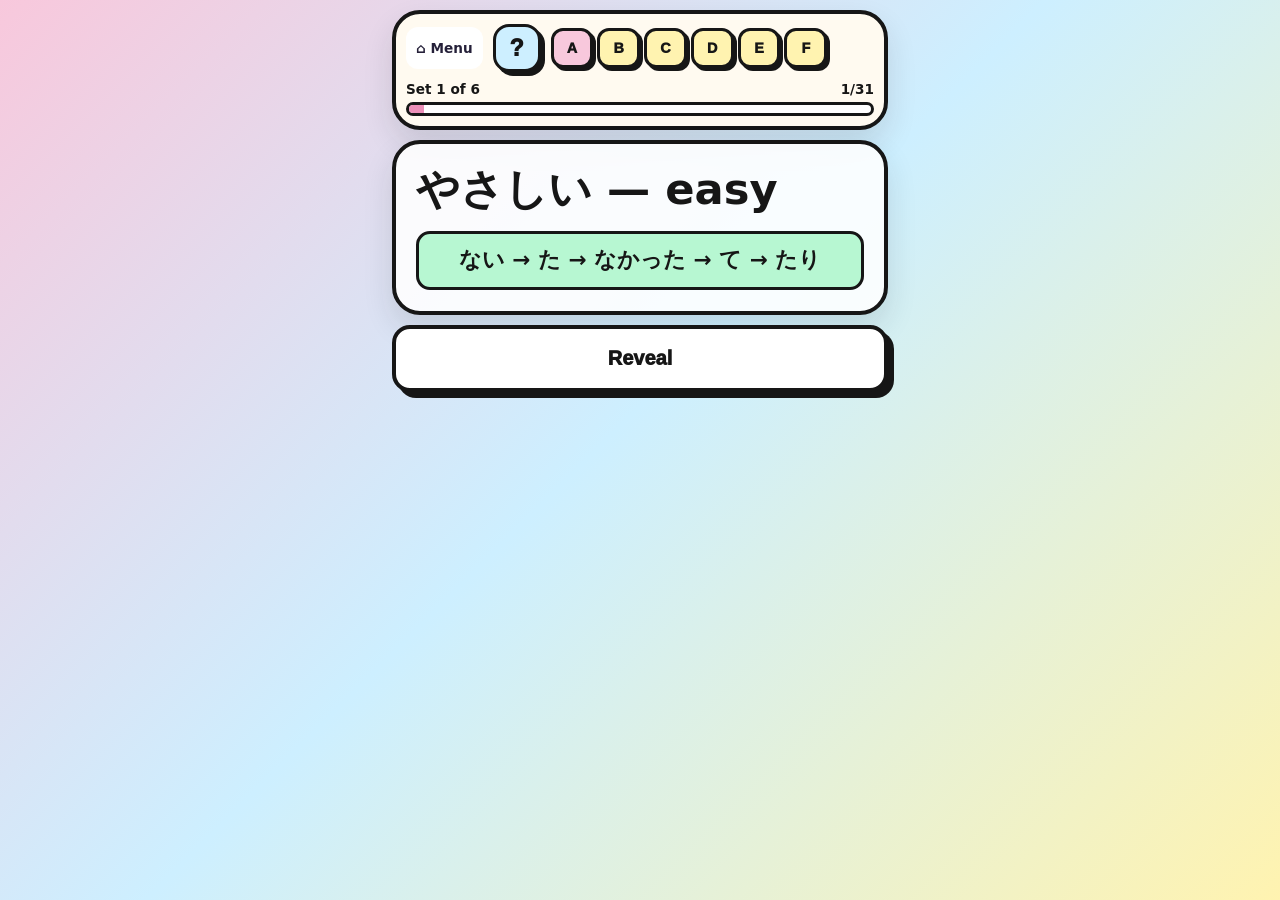
==== practice.html @ 1ef4d5cd "Preserve audio conjugation practice as separate page with menu link" ====
<!doctype html>
<html lang="en">
<head>
<meta charset="utf-8"><meta name="viewport" content="width=device-width,initial-scale=1,viewport-fit=cover">
<meta name="theme-color" content="#f8c8dc"><title>Japanese Conjugation Practice</title>
<link rel="manifest" href="manifest.json"><link rel="stylesheet" href="style.css?v=controls3">
<style>
.help-sheet h4{margin:18px 0 6px;font-size:1.05rem}
.help-sheet .example{margin:8px 0 14px 14px;padding:9px 12px;background:rgba(205,239,255,.62);border-radius:12px}
.help-sheet table{width:100%;border-collapse:collapse;margin:8px 0 14px;font-size:.98rem}
.help-sheet th,.help-sheet td{padding:7px 6px;text-align:left;vertical-align:top;border:0}
.help-sheet th{font-weight:900}
.help-sheet tr:nth-child(even){background:rgba(205,239,255,.42)}
.help-sheet td:first-child,.help-sheet th:first-child{font-weight:800;width:55%}
.table-wrap{width:100%;overflow-x:auto}

#uverb .ua-table td:first-child,#uverb .ua-table th:first-child{width:30%}
#uverb .ua-table td:nth-child(2),#uverb .ua-table th:nth-child(2){width:70%}
#uverb .sound-table td:first-child,#uverb .sound-table th:first-child{width:55%}
#uverb .sound-table td:nth-child(2),#uverb .sound-table th:nth-child(2){width:45%}
</style>
</head><body>
<main class="app-shell">
<section class="top-card">
<div class="app-title-row">
<a href="index.html" aria-label="Return to main menu" title="Main menu" style="display:inline-flex;align-items:center;justify-content:center;padding:0 10px;min-height:42px;border-radius:12px;background:#fff;color:#252039;text-decoration:none;font-weight:800;font-size:.85rem">⌂ Menu</a>
<button id="helpButton" class="icon-button" type="button" aria-label="Help">?</button>
<div class="set-picker" id="setPicker" aria-label="Choose practice set"></div></div>
<div class="progress-wrap"><div class="progress-label"><span id="modeLabel">Set 1 of 7</span><span id="progressText">0/0</span></div>
<div class="progress-track"><div id="progressBar" class="progress-bar"></div></div></div>
</section>
<section class="prompt-card"><h2 id="englishPrompt">Loading...</h2>
<p class="conjugation-hint">ない → た → なかった → て → たり</p></section>
<section id="answerCard" class="answer-card hidden"><div id="japaneseAnswer" class="japanese-text"></div>
<div class="speech-controls"><div class="speech-control-row"><button id="slowerButton" class="small-speech-button" type="button" aria-label="Slower">−</button><button id="pronounceButton" class="small-speech-button" type="button" aria-label="Play all conjugations">▶</button><button id="fasterButton" class="small-speech-button" type="button" aria-label="Faster">+</button></div></div>
<p id="ttsStatus" role="status" aria-live="polite" style="font-size:.85rem"></p>
<button id="nextButton" class="primary-button pink" type="button">Next</button></section>
<button id="revealButton" class="primary-button yellow" type="button">Reveal</button>
</main>
<div id="helpPanel" class="help-overlay hidden" role="dialog" aria-modal="true"><div class="help-sheet">
<div class="help-head"><h2>Conjugation help</h2><button id="closeHelp" class="close-button">×</button></div>
<nav class="help-jumps"><a href="#nai">ない</a><a href="#ta">た</a><a href="#nakatta">なかった</a><a href="#te">て</a><a href="#tari">たり</a><a href="#uverb">う-verbs</a><a href="#ruverb">る-verbs</a><a href="#iadj">い-adj</a><a href="#naadj">な-adj</a><a href="#irregular">Irregular</a></nav>
<section id="nai">
<h3>ない — negative</h3>
<h4>う-verbs</h4>
<p>Change the final <b>う sound to its あ sound + ない</b>.</p>
<div class="table-wrap"><table>
<tr><th>Ending</th><th>Example</th></tr>
<tr><td>う → わない</td><td>かう → かわない</td></tr>
<tr><td>く → かない</td><td>かく → かかない</td></tr>
<tr><td>ぐ → がない</td><td>およぐ → およがない</td></tr>
<tr><td>す → さない</td><td>はなす → はなさない</td></tr>
<tr><td>つ → たない</td><td>まつ → またない</td></tr>
<tr><td>む → まない</td><td>のむ → のまない</td></tr>
<tr><td>ぶ → ばない</td><td>あそぶ → あそばない</td></tr>
<tr><td>ぬ → なない</td><td>しぬ → しなない</td></tr>
<tr><td>る → らない</td><td>とる → とらない</td></tr>
</table></div>
<h4>る-verbs</h4><p>Drop <b>る</b> + <b>ない</b></p><p class="example">たべる → たべない</p>
<h4>い-adjectives</h4><p>Change <b>い → くない</b></p><p class="example">たかい → たかくない</p>
<h4>な-adjectives</h4><p>Add <b>じゃない</b></p><p class="example">しずか → しずかじゃない</p>
</section>

<section id="ta">
<h3>た — short past</h3>
<h4>う-verbs</h4>
<div class="table-wrap"><table>
<tr><th>Ending</th><th>Example</th></tr>
<tr><td>う・つ・る → った</td><td>かう → かった</td></tr>
<tr><td>む・ぶ・ぬ → んだ</td><td>のむ → のんだ</td></tr>
<tr><td>く → いた</td><td>かく → かいた</td></tr>
<tr><td>ぐ → いだ</td><td>およぐ → およいだ</td></tr>
<tr><td>す → した</td><td>はなす → はなした</td></tr>
</table></div>
<p><b>Exception:</b> いく → いった</p>
<h4>る-verbs</h4><p>Drop <b>る</b> + <b>た</b></p><p class="example">たべる → たべた</p>
<h4>い-adjectives</h4><p>Change <b>い → かった</b></p><p class="example">たかい → たかかった</p>
<h4>な-adjectives</h4><p>Add <b>だった</b></p><p class="example">しずか → しずかだった</p>
</section>

<section id="nakatta">
<h3>なかった — negative past</h3>
<h4>Verbs</h4><p>Make the <b>ない</b> form, then change <b>ない → なかった</b>.</p>
<p class="example">かく → かかない → かかなかった<br>たべる → たべない → たべなかった</p>
<h4>い-adjectives</h4><p>Change <b>い → くなかった</b></p><p class="example">たかい → たかくなかった</p>
<h4>な-adjectives</h4><p>Add <b>じゃなかった</b></p><p class="example">しずか → しずかじゃなかった</p>
</section>

<section id="te">
<h3>て — て-form</h3>
<h4>う-verbs</h4>
<div class="table-wrap"><table>
<tr><th>Ending</th><th>Example</th></tr>
<tr><td>う・つ・る → って</td><td>かう → かって</td></tr>
<tr><td>む・ぶ・ぬ → んで</td><td>のむ → のんで</td></tr>
<tr><td>く → いて</td><td>かく → かいて</td></tr>
<tr><td>ぐ → いで</td><td>およぐ → およいで</td></tr>
<tr><td>す → して</td><td>はなす → はなして</td></tr>
</table></div>
<p><b>Exception:</b> いく → いって</p>
<h4>る-verbs</h4><p>Drop <b>る</b> + <b>て</b></p><p class="example">たべる → たべて</p>
<h4>い-adjectives</h4><p>Change <b>い → くて</b></p><p class="example">たかい → たかくて</p>
<h4>な-adjectives</h4><p>Add <b>で</b></p><p class="example">しずか → しずかで</p>
</section>

<section id="tari">
<h3>たり — listing things</h3>
<p>Start with the <b>た form</b>, then add <b>り</b>.</p>
<h4>Verbs</h4><p class="example">かく → かいた → かいたり<br>のむ → のんだ → のんだり<br>たべる → たべた → たべたり</p>
<h4>い-adjectives</h4><p>Change <b>い → かったり</b></p><p class="example">たかい → たかかったり</p>
<h4>な-adjectives</h4><p>Add <b>だったり</b></p><p class="example">しずか → しずかだったり</p>
</section>

<section id="uverb">
<h3>う-verbs</h3>

<h4>ない — negative</h4>
<p>Change the final <b>う sound to its あ sound + ない</b>.</p>
<p class="example">かく → かかない</p>
<div class="table-wrap"><table class="ua-table">
<tr><th>Change</th><th>Example</th></tr>
<tr><td>～う → わ</td><td>かう → かわない</td></tr>
<tr><td>～く → か</td><td>かく → かかない</td></tr>
<tr><td>～ぐ → が</td><td>およぐ → およがない</td></tr>
<tr><td>～す → さ</td><td>はなす → はなさない</td></tr>
<tr><td>～つ → た</td><td>まつ → またない</td></tr>
<tr><td>～む → ま</td><td>のむ → のまない</td></tr>
<tr><td>～る → ら</td><td>とる → とらない</td></tr>
</table></div>

<h4>た — short past</h4>
<p>The change depends on the verb's final ending.</p>
<p class="example">のむ → のんだ</p>
<div class="table-wrap"><table class="sound-table">
<tr><th>Ending</th><th>Example</th></tr>
<tr><td>う・つ・る → った</td><td>かう → かった</td></tr>
<tr><td>む・ぶ・ぬ → んだ</td><td>のむ → のんだ</td></tr>
<tr><td>く → いた</td><td>かく → かいた</td></tr>
<tr><td>ぐ → いだ</td><td>およぐ → およいだ</td></tr>
<tr><td>す → した</td><td>はなす → はなした</td></tr>
</table></div>
<p><b>Exception:</b> いく → いった</p>

<h4>なかった — negative past</h4>
<p>Make the <b>ない</b> form, then change <b>ない → なかった</b>. The same <b>う → あ</b> sound change applies.</p>
<p class="example">かく → かかない → かかなかった</p>
<div class="table-wrap"><table class="ua-table">
<tr><th>Change</th><th>Example</th></tr>
<tr><td>～う → わ</td><td>かう → かわなかった</td></tr>
<tr><td>～く → か</td><td>かく → かかなかった</td></tr>
<tr><td>～ぐ → が</td><td>およぐ → およがなかった</td></tr>
<tr><td>～す → さ</td><td>はなす → はなさなかった</td></tr>
<tr><td>～つ → た</td><td>まつ → またなかった</td></tr>
<tr><td>～む → ま</td><td>のむ → のまなかった</td></tr>
<tr><td>～る → ら</td><td>とる → とらなかった</td></tr>
</table></div>

<h4>て — て-form</h4>
<p>The change depends on the verb's final ending.</p>
<p class="example">およぐ → およいで</p>
<div class="table-wrap"><table class="sound-table">
<tr><th>Ending</th><th>Example</th></tr>
<tr><td>う・つ・る → って</td><td>かう → かって</td></tr>
<tr><td>む・ぶ・ぬ → んで</td><td>のむ → のんで</td></tr>
<tr><td>く → いて</td><td>かく → かいて</td></tr>
<tr><td>ぐ → いで</td><td>およぐ → およいで</td></tr>
<tr><td>す → して</td><td>はなす → はなして</td></tr>
</table></div>
<p><b>Exception:</b> いく → いって</p>

<h4>たり — listing actions</h4>
<p>Make the <b>た form + り</b>. It uses the same ending groups as た.</p>
<p class="example">のむ → のんだ → のんだり</p>
<div class="table-wrap"><table class="sound-table">
<tr><th>Ending</th><th>Example</th></tr>
<tr><td>う・つ・る → ったり</td><td>かう → かったり</td></tr>
<tr><td>む・ぶ・ぬ → んだり</td><td>のむ → のんだり</td></tr>
<tr><td>く → いたり</td><td>かく → かいたり</td></tr>
<tr><td>ぐ → いだり</td><td>およぐ → およいだり</td></tr>
<tr><td>す → したり</td><td>はなす → はなしたり</td></tr>
</table></div>
<p><b>Exception:</b> いく → いったり</p>
</section>

<section id="ruverb">
<h3>る-verbs</h3>
<p>Drop <b>る</b>, then add the new ending.</p>
<p>Using <b>たべる</b>:</p>
<div class="table-wrap"><table>
<tr><th>Form</th><th>たべる</th></tr>
<tr><td>ない</td><td>たべない</td></tr><tr><td>た</td><td>たべた</td></tr>
<tr><td>なかった</td><td>たべなかった</td></tr><tr><td>て</td><td>たべて</td></tr><tr><td>たり</td><td>たべたり</td></tr>
</table></div>
<p><b>Watch out:</b> not every verb ending in る is a る-verb.</p>
<p class="example">かえる → かえらない<br>はいる → はいらない</p>
<p>These are <b>う-verbs</b>.</p>
</section>

<section id="iadj">
<h3>い-adjectives</h3><p>Using <b>たかい</b>:</p>
<div class="table-wrap"><table>
<tr><th>Form</th><th>たかい</th></tr>
<tr><td>ない</td><td>たかくない</td></tr><tr><td>た</td><td>たかかった</td></tr>
<tr><td>なかった</td><td>たかくなかった</td></tr><tr><td>て</td><td>たかくて</td></tr><tr><td>たり</td><td>たかかったり</td></tr>
</table></div>
<h4>いい is irregular</h4>
<div class="table-wrap"><table>
<tr><th>Form</th><th>いい</th></tr>
<tr><td>ない</td><td>よくない</td></tr><tr><td>た</td><td>よかった</td></tr>
<tr><td>なかった</td><td>よくなかった</td></tr><tr><td>て</td><td>よくて</td></tr><tr><td>たり</td><td>よかったり</td></tr>
</table></div>
</section>

<section id="naadj">
<h3>な-adjectives</h3><p>Using <b>しずか</b>:</p>
<div class="table-wrap"><table>
<tr><th>Form</th><th>しずか</th></tr>
<tr><td>ない</td><td>しずかじゃない</td></tr><tr><td>た</td><td>しずかだった</td></tr>
<tr><td>なかった</td><td>しずかじゃなかった</td></tr><tr><td>て</td><td>しずかで</td></tr><tr><td>たり</td><td>しずかだったり</td></tr>
</table></div>
</section>

<section id="irregular">
<h3>Irregular verbs</h3>
<h4>する — to do</h4>
<div class="table-wrap"><table><tr><td>ない</td><td>しない</td></tr><tr><td>た</td><td>した</td></tr><tr><td>なかった</td><td>しなかった</td></tr><tr><td>て</td><td>して</td></tr><tr><td>たり</td><td>したり</td></tr></table></div>
<h4>くる — to come</h4>
<div class="table-wrap"><table><tr><td>ない</td><td>こない</td></tr><tr><td>た</td><td>きた</td></tr><tr><td>なかった</td><td>こなかった</td></tr><tr><td>て</td><td>きて</td></tr><tr><td>たり</td><td>きたり</td></tr></table></div>
<h4>いく — to go</h4><p>Most forms are regular. <b>た and て are the exceptions.</b></p>
<div class="table-wrap"><table><tr><td>ない</td><td>いかない</td></tr><tr><td>た</td><td><b>いった</b></td></tr><tr><td>なかった</td><td>いかなかった</td></tr><tr><td>て</td><td><b>いって</b></td></tr><tr><td>たり</td><td><b>いったり</b></td></tr></table></div>
<h4>ある — to exist</h4><p>The negative is irregular.</p>
<div class="table-wrap"><table><tr><td>ない</td><td><b>ない</b></td></tr><tr><td>た</td><td>あった</td></tr><tr><td>なかった</td><td><b>なかった</b></td></tr><tr><td>て</td><td>あって</td></tr><tr><td>たり</td><td>あったり</td></tr></table></div>
</section>
</div></div><script src="script.js?v=remember1"></script></body></html>
---- style.css ----
:root{--pink:#f8c8dc;--pink-strong:#ec8fb8;--blue:#cdefff;--yellow:#fff3b0;--green:#b7f7d2;--cream:#fffaf0;--ink:#161616;--shadow:0 14px 30px rgba(30,30,30,.12);--radius-large:28px;--radius-small:18px}
*{box-sizing:border-box}html,body{margin:0;min-height:100%;background:linear-gradient(135deg,var(--pink) 0%,var(--blue) 48%,var(--yellow) 100%);color:var(--ink);font-family:system-ui,-apple-system,BlinkMacSystemFont,"Segoe UI",sans-serif}body{min-height:100svh;display:flex;justify-content:center}
.app-shell{width:min(100%,520px);min-height:100svh;padding:max(10px,env(safe-area-inset-top)) 12px max(10px,env(safe-area-inset-bottom));display:grid;grid-template-rows:auto auto auto auto;align-content:start;gap:10px}
.top-card,.prompt-card,.answer-card{border:4px solid var(--ink);border-radius:var(--radius-large);box-shadow:var(--shadow)}.top-card{background:var(--cream);padding:10px}.app-title-row{display:flex;align-items:center;gap:10px}
.icon-button{flex:0 0 48px;width:48px;height:48px;border-radius:16px;border:3px solid var(--ink);background:var(--blue);color:var(--ink);font-size:1.45rem;font-weight:950;box-shadow:4px 4px 0 var(--ink)}
.icon-button:active,.primary-button:active,.level-button:active{transform:translate(2px,2px);box-shadow:2px 2px 0 var(--ink)}
.level-picker{flex:1;display:grid;grid-template-columns:repeat(4,1fr);gap:5px}.level-button{border:3px solid var(--ink);border-radius:12px;background:var(--yellow);color:var(--ink);padding:8px 2px;font-size:.72rem;font-weight:950;box-shadow:3px 3px 0 var(--ink)}.level-button.active{background:var(--pink)}
.progress-wrap{margin-top:9px}.progress-label{display:flex;justify-content:space-between;font-weight:800;font-size:.85rem}.progress-track{margin-top:5px;height:14px;border:3px solid var(--ink);border-radius:999px;background:#fff;overflow:hidden}.progress-bar{width:0;height:100%;background:var(--pink-strong);transition:width .25s ease}
.prompt-card{background:rgba(255,255,255,.88);padding:20px;min-height:175px;display:flex;flex-direction:column;justify-content:center}h2{margin:0;font-size:clamp(1.7rem,8vw,2.7rem);line-height:1.12}
.conjugation-hint{margin:18px 0 0;padding:10px 8px;border-radius:14px;background:var(--green);border:3px solid var(--ink);font-size:clamp(1.05rem,4.6vw,1.35rem);font-weight:900;line-height:1.5;text-align:center}
.answer-card{background:var(--yellow);padding:18px}.japanese-text{white-space:pre-line;margin:0;font-size:clamp(1.45rem,6vw,2rem);line-height:1.45;font-weight:800}
.primary-button{width:100%;border:4px solid var(--ink);border-radius:var(--radius-small);padding:18px 16px;color:var(--ink);font-size:1.25rem;font-weight:950;box-shadow:6px 6px 0 var(--ink)}.primary-button.pink{margin-top:16px;background:var(--pink)}.primary-button.yellow{background:#fff}.hidden{display:none!important}
.help-overlay{position:fixed;inset:0;z-index:10;background:rgba(22,22,22,.45);padding:max(12px,env(safe-area-inset-top)) 10px max(12px,env(safe-area-inset-bottom));overflow:auto}.help-sheet{width:min(100%,620px);margin:0 auto;background:var(--cream);border:4px solid var(--ink);border-radius:var(--radius-large);box-shadow:var(--shadow);padding:18px}.help-head{display:flex;align-items:center;justify-content:space-between;gap:10px}.close-button{width:44px;height:44px;border:3px solid var(--ink);border-radius:14px;background:var(--pink);font-size:1.7rem;font-weight:900}.help-jumps{display:flex;flex-wrap:wrap;gap:7px;margin:16px 0}.help-jumps a{color:var(--ink);text-decoration:none;background:var(--blue);border:2px solid var(--ink);border-radius:999px;padding:6px 9px;font-weight:850}.help-sheet section{border-top:2px solid var(--ink);padding-top:10px;margin-top:14px}.help-sheet h3{margin:0 0 8px;font-size:1.2rem}.help-sheet p{margin:6px 0;line-height:1.45}
@media(max-height:700px){.app-shell{gap:7px;padding-top:7px;padding-bottom:7px}.top-card{padding:8px}.prompt-card{min-height:145px;padding:16px}.conjugation-hint{margin-top:12px}.primary-button{padding:14px 12px}}

.set-picker{flex:1;display:grid;grid-template-columns:repeat(7,minmax(0,1fr));gap:4px}.set-picker .level-button{min-width:0;padding:9px 0;font-size:.9rem}.set-picker .level-button.active{background:var(--pink)}

.speech-line{display:flex;align-items:center;justify-content:space-between;gap:12px;padding:7px 0;border-bottom:1px solid rgba(0,0,0,.15)}.speech-line:last-child{border-bottom:0}.line-play{flex:0 0 38px;width:38px;height:38px;border:2px solid var(--ink);border-radius:12px;background:white;color:var(--ink);font-size:1rem;font-weight:900;cursor:pointer}.speech-controls{display:flex;align-items:center;justify-content:space-between;gap:8px;margin-top:14px}.speed-controls{display:flex;align-items:center;gap:7px;font-size:.9rem;font-weight:850}.small-speech-button{background:#fff;border:2px solid var(--ink);border-radius:12px;padding:8px 11px;font-size:.95rem;font-weight:900;color:var(--ink);cursor:pointer}.speed-controls .small-speech-button{font-size:1.2rem;min-width:36px;padding:5px 8px}

/* Icelandic flashcard-inspired audio controls */
.answer-card .speech-line{display:flex;flex-direction:row;align-items:center;justify-content:space-between;gap:12px;padding:9px 0;border-bottom:2px solid rgba(22,22,22,.13);font-size:clamp(1.45rem,6vw,2rem);font-weight:850}
.answer-card .speech-line span{flex:1;min-width:0}
.answer-card .line-play{appearance:none;-webkit-appearance:none;display:grid;place-items:center;flex:0 0 46px;width:46px;height:44px;padding:0;background:#ead9f6;border:3px solid #1b2831;border-radius:14px;box-shadow:4px 4px 0 #1b2831;color:#1b2831;font-size:1.05rem;font-weight:950;line-height:1}
.answer-card .speech-controls{display:flex;align-items:center;justify-content:center;flex-wrap:wrap;gap:14px;margin:22px 0 6px}
.answer-card .small-speech-button{appearance:none;-webkit-appearance:none;display:grid;place-items:center;border:3px solid #1b2831;border-radius:14px;background:#fff;box-shadow:4px 4px 0 #1b2831;color:#1b2831;font-size:1.1rem;font-weight:900;min-height:46px;padding:7px 12px}
.answer-card #pronounceButton{background:#ead9f6;min-width:125px}
.answer-card .speed-controls{display:flex;align-items:center;gap:9px;font-weight:900;font-size:1.05rem}
.answer-card .speed-controls .small-speech-button{min-width:42px;min-height:42px;padding:3px 8px;font-size:1.5rem}
.answer-card .line-play:active,.answer-card .small-speech-button:active{transform:translate(2px,2px);box-shadow:2px 2px 0 #1b2831}
.answer-card #ttsStatus{min-height:1.1em;text-align:center;margin:10px 0 0;color:#45535b}

/* Icelandic-style central playback cluster */
.answer-card .speech-controls{display:flex;flex-direction:column;align-items:center;justify-content:center;gap:9px;margin:20px auto 8px}
.answer-card #speechSpeed{font-size:1.2rem;font-weight:900;color:#315368;line-height:1.2}
.answer-card .speech-control-row{display:flex;align-items:center;justify-content:center;gap:14px}
.answer-card .speech-control-row .small-speech-button{display:grid;place-items:center;min-width:48px;width:48px;height:52px;min-height:0;padding:0;background:#fff;border:3px solid #1b2831;border-radius:14px;box-shadow:5px 5px 0 #1b2831;font-size:1.65rem;font-weight:900;color:#1b2831}
.answer-card .speech-control-row #pronounceButton{width:110px;height:78px;min-width:110px;background:#ead9f6;border-radius:20px;font-size:2rem}

/* Compact playback control: half-size centre button */
.answer-card .speech-control-row #pronounceButton{width:55px;height:39px;min-width:55px;min-height:39px;border-radius:12px;font-size:1.25rem;box-shadow:3px 3px 0 #1b2831}
.answer-card .speech-control-row .small-speech-button{width:42px;height:39px;min-width:42px;min-height:39px;font-size:1.3rem;box-shadow:3px 3px 0 #1b2831}
.answer-card .speech-control-row{gap:12px}
.answer-card .speech-controls{gap:5px;margin:12px auto 2px}
.answer-card #ttsStatus{min-height:0;margin:2px 0 0}

.answer-card .voice-picker{display:flex;align-items:center;gap:8px;margin:12px 0;font-size:.9rem;font-weight:800}.answer-card .voice-picker label{flex-shrink:0}.answer-card #voiceSelect{min-width:0;flex:1;padding:8px;border:2px solid #1b2831;border-radius:10px;background:white;color:#1b2831;font-size:16px}

/* Minimal audio controls: no divider, grey out unavailable speed changes. */
.answer-card .speech-line:last-child{border-bottom:0}
.answer-card .speech-control-row .small-speech-button:disabled{background:#d6d6d6;color:#858585;border-color:#a5a5a5;box-shadow:3px 3px 0 #a5a5a5;opacity:.7;cursor:default}
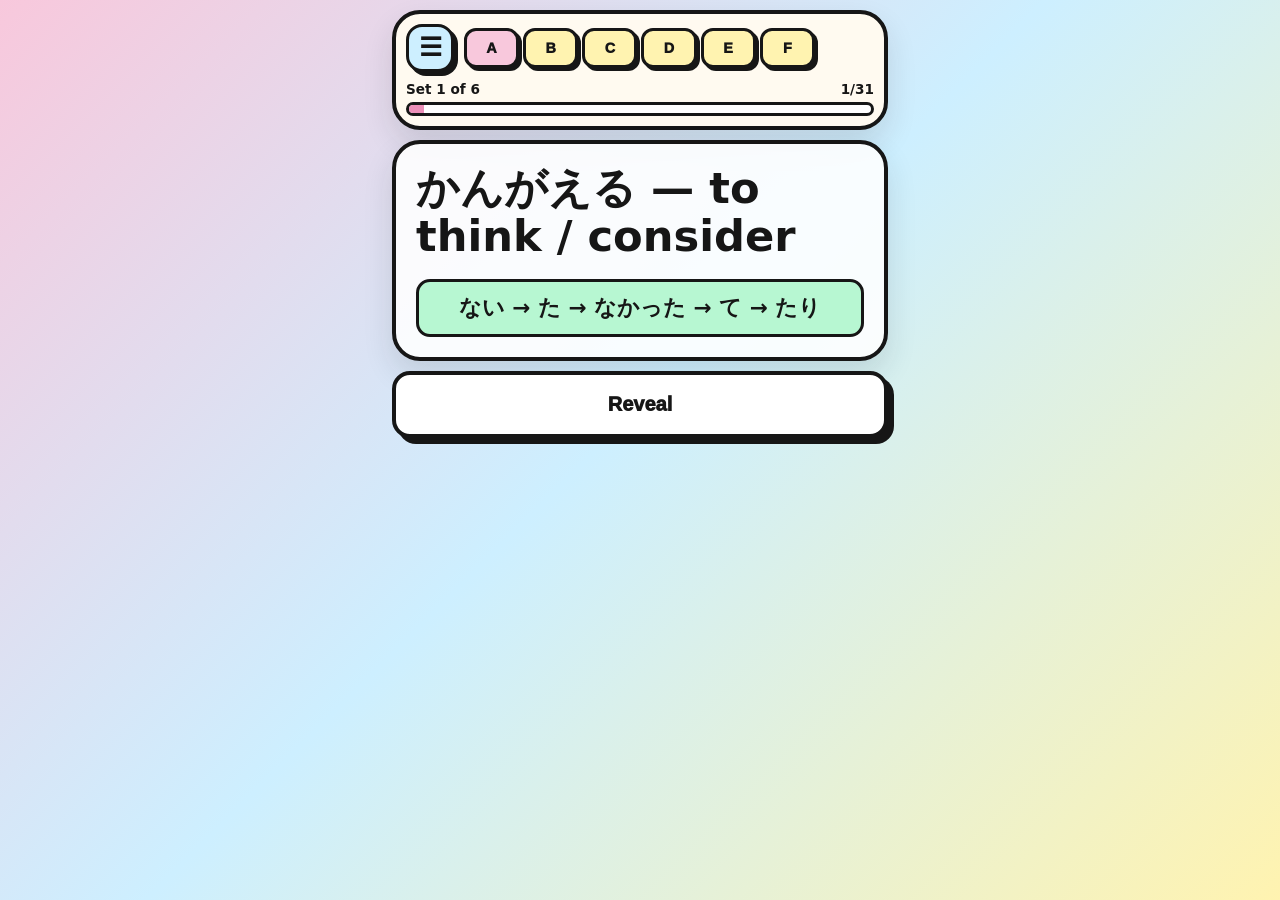
==== commit 81b8431f: "Add compact pastel dropdown menu matching practice controls" ====
--- a/practice.html
+++ b/practice.html
@@ -3,7 +3,7 @@
 <head>
 <meta charset="utf-8"><meta name="viewport" content="width=device-width,initial-scale=1,viewport-fit=cover">
 <meta name="theme-color" content="#f8c8dc"><title>Japanese Conjugation Practice</title>
-<link rel="manifest" href="manifest.json"><link rel="stylesheet" href="style.css?v=controls3">
+<link rel="manifest" href="manifest.json"><link rel="stylesheet" href="style.css?v=menu2">
 <style>
 .help-sheet h4{margin:18px 0 6px;font-size:1.05rem}
 .help-sheet .example{margin:8px 0 14px 14px;padding:9px 12px;background:rgba(205,239,255,.62);border-radius:12px}
@@ -18,13 +18,16 @@
 #uverb .ua-table td:nth-child(2),#uverb .ua-table th:nth-child(2){width:70%}
 #uverb .sound-table td:first-child,#uverb .sound-table th:first-child{width:55%}
 #uverb .sound-table td:nth-child(2),#uverb .sound-table th:nth-child(2){width:45%}
+
+/* Compact, matching dropdown navigation */
+.menu-anchor{position:relative;flex:0 0 auto;z-index:8}.menu-toggle{display:grid;place-items:center;width:48px;height:48px;padding:0;border:3px solid #161616;border-radius:16px;background:#cdefff;color:#161616;box-shadow:4px 4px 0 #161616;font-size:1.6rem;font-weight:900;line-height:1;cursor:pointer}.menu-toggle:active{transform:translate(2px,2px);box-shadow:2px 2px 0 #161616}.menu-popover{position:absolute;top:calc(100% + 12px);left:0;width:max-content;min-width:178px;max-width:calc(100vw - 36px);padding:7px;background:#cdefff;border:4px solid #161616;border-radius:18px;box-shadow:5px 5px 0 #161616;z-index:20}.menu-popover[hidden]{display:none!important}.menu-popover a,.menu-popover button{display:block;width:100%;border:0;background:transparent;color:#161616;text-align:left;text-decoration:none;font:800 1rem system-ui,-apple-system,sans-serif;padding:12px;border-radius:10px;cursor:pointer}.menu-popover a:focus-visible,.menu-popover button:focus-visible,.menu-toggle:focus-visible{outline:3px solid #7441a4;outline-offset:2px}.menu-popover a:hover,.menu-popover button:hover{background:rgba(255,255,255,.65)}
 </style>
 </head><body>
 <main class="app-shell">
 <section class="top-card">
-<div class="app-title-row">
-<a href="index.html" aria-label="Return to main menu" title="Main menu" style="display:inline-flex;align-items:center;justify-content:center;padding:0 10px;min-height:42px;border-radius:12px;background:#fff;color:#252039;text-decoration:none;font-weight:800;font-size:.85rem">⌂ Menu</a>
-<button id="helpButton" class="icon-button" type="button" aria-label="Help">?</button>
+<div class="app-title-row"><div class="menu-anchor"><button id="menuToggle" class="menu-toggle" type="button" aria-label="Open menu" aria-haspopup="true" aria-expanded="false" aria-controls="menuPopover">☰</button><nav id="menuPopover" class="menu-popover" aria-label="Practice menu" hidden><a href="index.html">⌂ Main menu</a><button type="button" id="menuHelp">? Help</button></nav></div>
+
+<button style="display:none" id="helpButton" class="icon-button" type="button" aria-label="Help">?</button>
 <div class="set-picker" id="setPicker" aria-label="Choose practice set"></div></div>
 <div class="progress-wrap"><div class="progress-label"><span id="modeLabel">Set 1 of 7</span><span id="progressText">0/0</span></div>
 <div class="progress-track"><div id="progressBar" class="progress-bar"></div></div></div>
@@ -231,4 +234,4 @@
 <h4>ある — to exist</h4><p>The negative is irregular.</p>
 <div class="table-wrap"><table><tr><td>ない</td><td><b>ない</b></td></tr><tr><td>た</td><td>あった</td></tr><tr><td>なかった</td><td><b>なかった</b></td></tr><tr><td>て</td><td>あって</td></tr><tr><td>たり</td><td>あったり</td></tr></table></div>
 </section>
-</div></div><script src="script.js?v=remember1"></script></body></html>+</div></div><script src="script.js?v=remember1"></script><script>(function(){const b=document.getElementById('menuToggle'),p=document.getElementById('menuPopover');if(!b||!p)return;function close(){p.hidden=true;b.setAttribute('aria-expanded','false')}b.addEventListener('click',()=>{const open=p.hidden;p.hidden=!open;b.setAttribute('aria-expanded',String(open))});document.addEventListener('pointerdown',e=>{if(!b.parentElement.contains(e.target))close()});document.addEventListener('keydown',e=>{if(e.key==='Escape')close()});const h=document.getElementById('menuHelp');if(h)h.addEventListener('click',()=>{close();document.getElementById('helpButton')?.click()})})();</script></body></html>
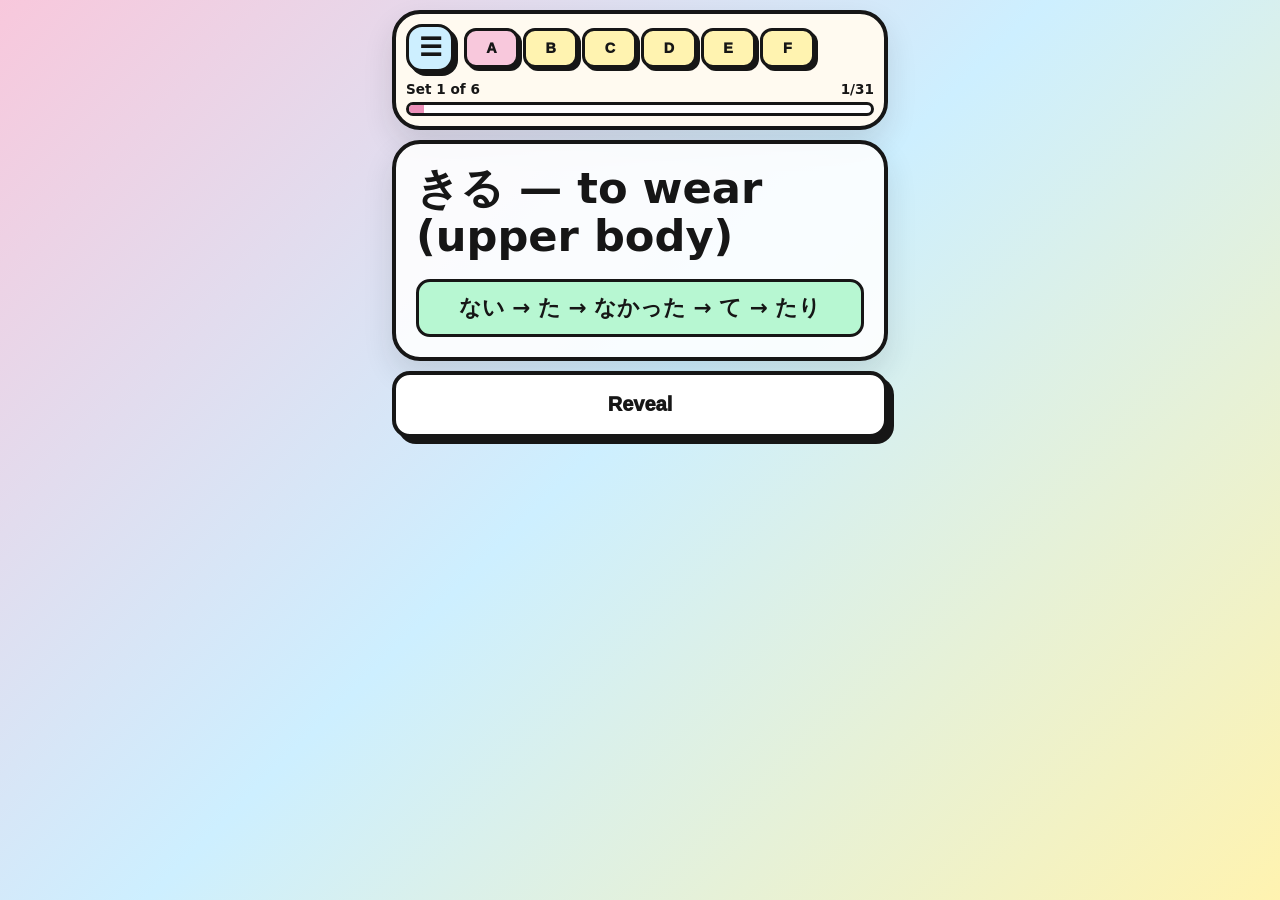
==== commit e6958b8b: "Link shared icon in audio practice page" ====
--- a/practice.html
+++ b/practice.html
@@ -1,6 +1,6 @@
 <!doctype html>
 <html lang="en">
-<head>
+<head><link rel="icon" type="image/svg+xml" href="icon.svg">
 <meta charset="utf-8"><meta name="viewport" content="width=device-width,initial-scale=1,viewport-fit=cover">
 <meta name="theme-color" content="#f8c8dc"><title>Japanese Conjugation Practice</title>
 <link rel="manifest" href="manifest.json"><link rel="stylesheet" href="style.css?v=menu2">
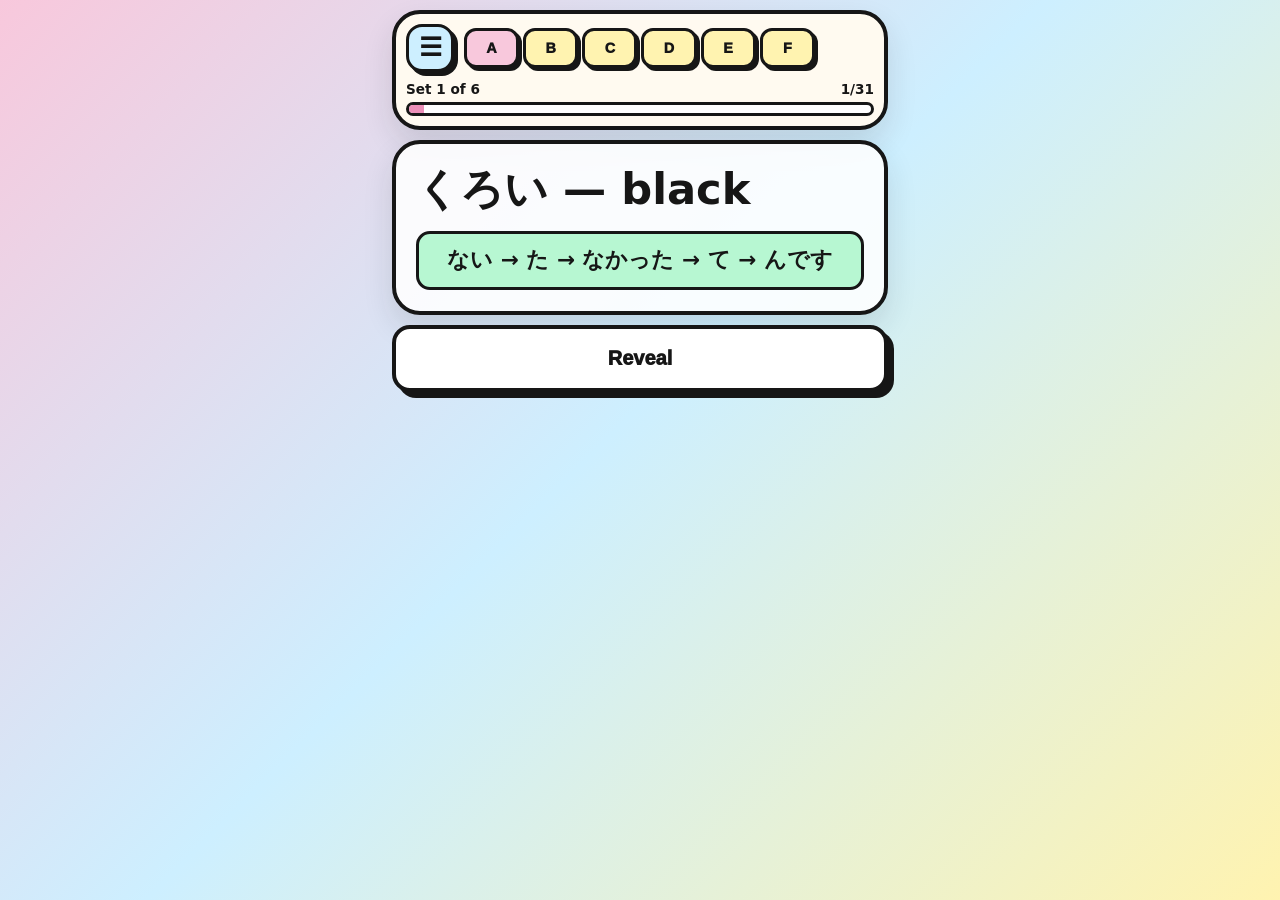
==== commit 61043f18: "Update five-form hint and Help examples for explanatory んです" ====
--- a/practice.html
+++ b/practice.html
@@ -33,7 +33,7 @@
 <div class="progress-track"><div id="progressBar" class="progress-bar"></div></div></div>
 </section>
 <section class="prompt-card"><h2 id="englishPrompt">Loading...</h2>
-<p class="conjugation-hint">ない → た → なかった → て → たり</p></section>
+<p class="conjugation-hint">ない → た → なかった → て → んです</p></section>
 <section id="answerCard" class="answer-card hidden"><div id="japaneseAnswer" class="japanese-text"></div>
 <div class="speech-controls"><div class="speech-control-row"><button id="slowerButton" class="small-speech-button" type="button" aria-label="Slower">−</button><button id="pronounceButton" class="small-speech-button" type="button" aria-label="Play all conjugations">▶</button><button id="fasterButton" class="small-speech-button" type="button" aria-label="Faster">+</button></div></div>
 <p id="ttsStatus" role="status" aria-live="polite" style="font-size:.85rem"></p>
@@ -42,7 +42,7 @@
 </main>
 <div id="helpPanel" class="help-overlay hidden" role="dialog" aria-modal="true"><div class="help-sheet">
 <div class="help-head"><h2>Conjugation help</h2><button id="closeHelp" class="close-button">×</button></div>
-<nav class="help-jumps"><a href="#nai">ない</a><a href="#ta">た</a><a href="#nakatta">なかった</a><a href="#te">て</a><a href="#tari">たり</a><a href="#uverb">う-verbs</a><a href="#ruverb">る-verbs</a><a href="#iadj">い-adj</a><a href="#naadj">な-adj</a><a href="#irregular">Irregular</a></nav>
+<nav class="help-jumps"><a href="#nai">ない</a><a href="#ta">た</a><a href="#nakatta">なかった</a><a href="#te">て</a><a href="#ndesu">んです</a><a href="#uverb">う-verbs</a><a href="#ruverb">る-verbs</a><a href="#iadj">い-adj</a><a href="#naadj">な-adj</a><a href="#irregular">Irregular</a></nav>
 <section id="nai">
 <h3>ない — negative</h3>
 <h4>う-verbs</h4>
@@ -106,13 +106,7 @@
 <h4>な-adjectives</h4><p>Add <b>で</b></p><p class="example">しずか → しずかで</p>
 </section>
 
-<section id="tari">
-<h3>たり — listing things</h3>
-<p>Start with the <b>た form</b>, then add <b>り</b>.</p>
-<h4>Verbs</h4><p class="example">かく → かいた → かいたり<br>のむ → のんだ → のんだり<br>たべる → たべた → たべたり</p>
-<h4>い-adjectives</h4><p>Change <b>い → かったり</b></p><p class="example">たかい → たかかったり</p>
-<h4>な-adjectives</h4><p>Add <b>だったり</b></p><p class="example">しずか → しずかだったり</p>
-</section>
+<section id="ndesu"><h3>んです — explaining or emphasising</h3><p>Use the plain form + <b>んです</b> to give an explanation or add emphasis. For な-adjectives, use <b>なんです</b>.</p><p class="example">たべる → たべるんです<br>のむ → のむんです<br>かわいい → かわいいんです<br>しずか → しずかなんです</p><p>The casual connective <b>んで</b> can mean “because…”, but these drills use the complete <b>んです</b> expression.</p></section>
 
 <section id="uverb">
 <h3>う-verbs</h3>
@@ -171,18 +165,7 @@
 </table></div>
 <p><b>Exception:</b> いく → いって</p>
 
-<h4>たり — listing actions</h4>
-<p>Make the <b>た form + り</b>. It uses the same ending groups as た.</p>
-<p class="example">のむ → のんだ → のんだり</p>
-<div class="table-wrap"><table class="sound-table">
-<tr><th>Ending</th><th>Example</th></tr>
-<tr><td>う・つ・る → ったり</td><td>かう → かったり</td></tr>
-<tr><td>む・ぶ・ぬ → んだり</td><td>のむ → のんだり</td></tr>
-<tr><td>く → いたり</td><td>かく → かいたり</td></tr>
-<tr><td>ぐ → いだり</td><td>およぐ → およいだり</td></tr>
-<tr><td>す → したり</td><td>はなす → はなしたり</td></tr>
-</table></div>
-<p><b>Exception:</b> いく → いったり</p>
+<h4>んです — giving an explanation</h4><p>Keep the dictionary form and add <b>んです</b>.</p><p class="example">のむ → のむんです<br>かく → かくんです<br>いく → いくんです</p>
 </section>
 
 <section id="ruverb">
@@ -192,7 +175,7 @@
 <div class="table-wrap"><table>
 <tr><th>Form</th><th>たべる</th></tr>
 <tr><td>ない</td><td>たべない</td></tr><tr><td>た</td><td>たべた</td></tr>
-<tr><td>なかった</td><td>たべなかった</td></tr><tr><td>て</td><td>たべて</td></tr><tr><td>たり</td><td>たべたり</td></tr>
+<tr><td>なかった</td><td>たべなかった</td></tr><tr><td>て</td><td>たべて</td></tr><tr><td>んです</td><td>たべるんです</td></tr>
 </table></div>
 <p><b>Watch out:</b> not every verb ending in る is a る-verb.</p>
 <p class="example">かえる → かえらない<br>はいる → はいらない</p>
@@ -204,13 +187,13 @@
 <div class="table-wrap"><table>
 <tr><th>Form</th><th>たかい</th></tr>
 <tr><td>ない</td><td>たかくない</td></tr><tr><td>た</td><td>たかかった</td></tr>
-<tr><td>なかった</td><td>たかくなかった</td></tr><tr><td>て</td><td>たかくて</td></tr><tr><td>たり</td><td>たかかったり</td></tr>
+<tr><td>なかった</td><td>たかくなかった</td></tr><tr><td>て</td><td>たかくて</td></tr><tr><td>んです</td><td>たかいんです</td></tr>
 </table></div>
 <h4>いい is irregular</h4>
 <div class="table-wrap"><table>
 <tr><th>Form</th><th>いい</th></tr>
 <tr><td>ない</td><td>よくない</td></tr><tr><td>た</td><td>よかった</td></tr>
-<tr><td>なかった</td><td>よくなかった</td></tr><tr><td>て</td><td>よくて</td></tr><tr><td>たり</td><td>よかったり</td></tr>
+<tr><td>なかった</td><td>よくなかった</td></tr><tr><td>て</td><td>よくて</td></tr><tr><td>んです</td><td>いいんです</td></tr>
 </table></div>
 </section>
 
@@ -219,19 +202,19 @@
 <div class="table-wrap"><table>
 <tr><th>Form</th><th>しずか</th></tr>
 <tr><td>ない</td><td>しずかじゃない</td></tr><tr><td>た</td><td>しずかだった</td></tr>
-<tr><td>なかった</td><td>しずかじゃなかった</td></tr><tr><td>て</td><td>しずかで</td></tr><tr><td>たり</td><td>しずかだったり</td></tr>
+<tr><td>なかった</td><td>しずかじゃなかった</td></tr><tr><td>て</td><td>しずかで</td></tr><tr><td>んです</td><td>しずかなんです</td></tr>
 </table></div>
 </section>
 
 <section id="irregular">
 <h3>Irregular verbs</h3>
 <h4>する — to do</h4>
-<div class="table-wrap"><table><tr><td>ない</td><td>しない</td></tr><tr><td>た</td><td>した</td></tr><tr><td>なかった</td><td>しなかった</td></tr><tr><td>て</td><td>して</td></tr><tr><td>たり</td><td>したり</td></tr></table></div>
+<div class="table-wrap"><table><tr><td>ない</td><td>しない</td></tr><tr><td>た</td><td>した</td></tr><tr><td>なかった</td><td>しなかった</td></tr><tr><td>て</td><td>して</td></tr><tr><td>んです</td><td>するんです</td></tr></table></div>
 <h4>くる — to come</h4>
-<div class="table-wrap"><table><tr><td>ない</td><td>こない</td></tr><tr><td>た</td><td>きた</td></tr><tr><td>なかった</td><td>こなかった</td></tr><tr><td>て</td><td>きて</td></tr><tr><td>たり</td><td>きたり</td></tr></table></div>
+<div class="table-wrap"><table><tr><td>ない</td><td>こない</td></tr><tr><td>た</td><td>きた</td></tr><tr><td>なかった</td><td>こなかった</td></tr><tr><td>て</td><td>きて</td></tr><tr><td>んです</td><td>くるんです</td></tr></table></div>
 <h4>いく — to go</h4><p>Most forms are regular. <b>た and て are the exceptions.</b></p>
-<div class="table-wrap"><table><tr><td>ない</td><td>いかない</td></tr><tr><td>た</td><td><b>いった</b></td></tr><tr><td>なかった</td><td>いかなかった</td></tr><tr><td>て</td><td><b>いって</b></td></tr><tr><td>たり</td><td><b>いったり</b></td></tr></table></div>
+<div class="table-wrap"><table><tr><td>ない</td><td>いかない</td></tr><tr><td>た</td><td><b>いった</b></td></tr><tr><td>なかった</td><td>いかなかった</td></tr><tr><td>て</td><td><b>いって</b></td></tr><tr><td>んです</td><td><b>いくんです</b></td></tr></table></div>
 <h4>ある — to exist</h4><p>The negative is irregular.</p>
-<div class="table-wrap"><table><tr><td>ない</td><td><b>ない</b></td></tr><tr><td>た</td><td>あった</td></tr><tr><td>なかった</td><td><b>なかった</b></td></tr><tr><td>て</td><td>あって</td></tr><tr><td>たり</td><td>あったり</td></tr></table></div>
+<div class="table-wrap"><table><tr><td>ない</td><td><b>ない</b></td></tr><tr><td>た</td><td>あった</td></tr><tr><td>なかった</td><td><b>なかった</b></td></tr><tr><td>て</td><td>あって</td></tr><tr><td>んです</td><td>あるんです</td></tr></table></div>
 </section>
 </div></div><script src="script.js?v=remember1"></script><script>(function(){const b=document.getElementById('menuToggle'),p=document.getElementById('menuPopover');if(!b||!p)return;function close(){p.hidden=true;b.setAttribute('aria-expanded','false')}b.addEventListener('click',()=>{const open=p.hidden;p.hidden=!open;b.setAttribute('aria-expanded',String(open))});document.addEventListener('pointerdown',e=>{if(!b.parentElement.contains(e.target))close()});document.addEventListener('keydown',e=>{if(e.key==='Escape')close()});const h=document.getElementById('menuHelp');if(h)h.addEventListener('click',()=>{close();document.getElementById('helpButton')?.click()})})();</script></body></html>
